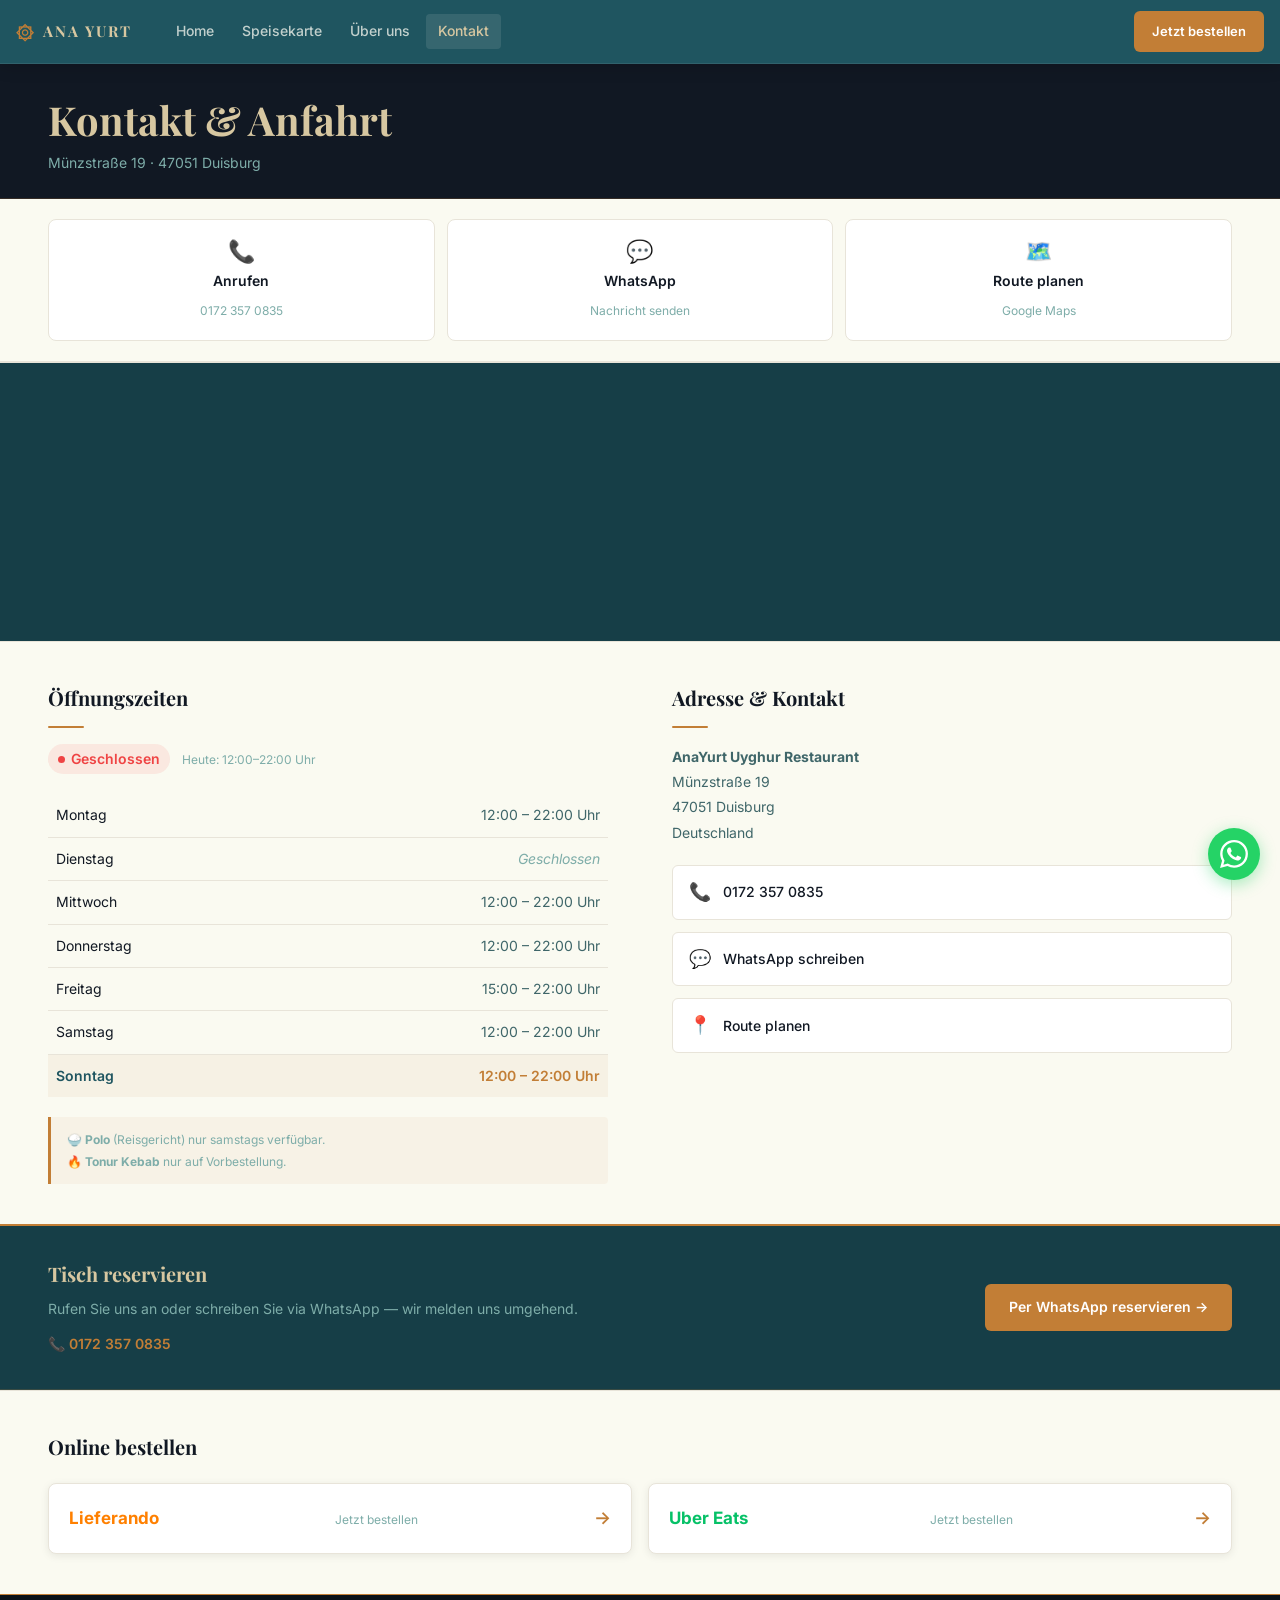
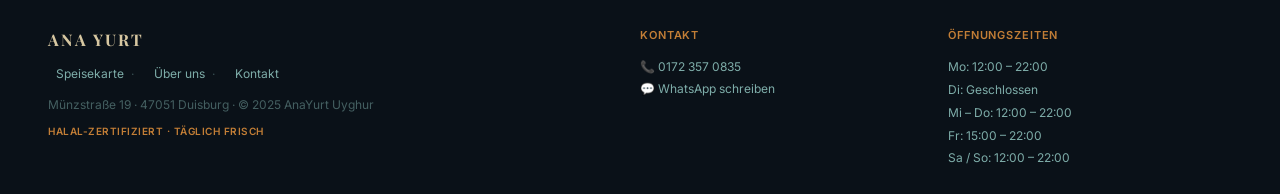
==== kontakt.html @ 8c4a6751 "mid project structure" ====
<!DOCTYPE html>
<html lang="de">
<head>
  <meta charset="UTF-8">
  <meta name="viewport" content="width=device-width, initial-scale=1.0">

  <title>Kontakt &amp; Anfahrt — AnaYurt Uyghur Duisburg</title>
  <meta name="description" content="AnaYurt Uyghur Restaurant — Münzstraße 19, 47051 Duisburg. Öffnungszeiten, Telefon, WhatsApp, Google Maps und Online-Bestellung.">

  <link rel="preconnect" href="https://fonts.googleapis.com">
  <link rel="preconnect" href="https://fonts.gstatic.com" crossorigin>
  <link href="https://fonts.googleapis.com/css2?family=Inter:wght@400;500;600&family=Playfair+Display:ital,wght@0,700;1,400&display=swap" rel="stylesheet">

  <link rel="stylesheet" href="css/tokens.css">
  <link rel="stylesheet" href="css/components.css">
  <link rel="stylesheet" href="css/kontakt.css">
</head>
<body>

  <a href="#main" class="skip-link">Zum Inhalt springen</a>

  <!-- ═══════════════════════════════════════
       NAVIGATION
  ═══════════════════════════════════════ -->
  <nav class="site-nav" role="navigation" aria-label="Hauptnavigation">
    <a href="index.html" class="nav-logo" aria-label="AnaYurt Uyghur – Startseite">
      <span class="nav-logo-text">
        <span class="nav-logo-icon">۞</span>ANA YURT
      </span>
    </a>
    <div class="nav-links" role="list">
      <a href="index.html">Home</a>
      <a href="speisekarte.html">Speisekarte</a>
      <a href="ueber-uns.html">Über uns</a>
      <a href="kontakt.html" aria-current="page">Kontakt</a>
    </div>
    <a href="https://www.lieferando.de/speisekarte/ana-yurt-uyghur" target="_blank" rel="noopener noreferrer" class="nav-cta">
      Jetzt bestellen
    </a>
    <button class="hamburger" aria-label="Menü öffnen" aria-expanded="false" aria-controls="mobileNav">
      <span></span><span></span><span></span>
    </button>
  </nav>

  <div class="nav-overlay" id="mobileNav" role="navigation" aria-label="Mobilnavigation">
    <a href="index.html">Home</a>
    <a href="speisekarte.html">Speisekarte</a>
    <a href="ueber-uns.html">Über uns</a>
    <a href="kontakt.html" aria-current="page">Kontakt</a>
    <a href="https://www.lieferando.de/speisekarte/ana-yurt-uyghur" target="_blank" rel="noopener noreferrer" class="nav-cta-mobile">
      Jetzt bestellen →
    </a>
  </div>

  <main id="main">

    <!-- ─────────────────────────────────────
         PAGE HEADER
         Figma: title + address subtitle
    ───────────────────────────────────── -->
    <section class="kontakt-header">
      <div class="kontakt-header__inner">
        <h1 class="kontakt-header__title">Kontakt &amp; Anfahrt</h1>
        <p class="kontakt-header__sub">Münzstraße 19 · 47051 Duisburg</p>
      </div>
    </section>

    <!-- ─────────────────────────────────────
         ACTION CARDS ROW
         Figma: 3 cards — Anrufen / WhatsApp / Route planen
         FR-21, FR-22, FR-26
    ───────────────────────────────────── -->
    <section class="action-cards" aria-label="Schnellkontakt">
      <div class="action-cards__inner">

        <a href="tel:+491723570835" class="action-card" aria-label="AnaYurt anrufen: 0172 357 0835">
          <div class="action-card__icon" aria-hidden="true">📞</div>
          <div class="action-card__label">Anrufen</div>
          <div class="action-card__sub">0172 357 0835</div>
        </a>

        <a
          href="https://wa.me/491723570835?text=Hallo%2C%20ich%20m%C3%B6chte%20gerne%20einen%20Tisch%20reservieren."
          target="_blank"
          rel="noopener noreferrer"
          class="action-card"
          aria-label="Per WhatsApp kontaktieren (öffnet WhatsApp)"
        >
          <div class="action-card__icon" aria-hidden="true">💬</div>
          <div class="action-card__label">WhatsApp</div>
          <div class="action-card__sub">Nachricht senden</div>
        </a>

        <a
          href="https://maps.google.com/?q=Münzstraße+19,+47051+Duisburg"
          target="_blank"
          rel="noopener noreferrer"
          class="action-card"
          aria-label="Route nach AnaYurt planen (öffnet Google Maps)"
        >
          <div class="action-card__icon" aria-hidden="true">🗺️</div>
          <div class="action-card__label">Route planen</div>
          <div class="action-card__sub">Google Maps</div>
        </a>

      </div>
    </section>

    <!-- ─────────────────────────────────────
         GOOGLE MAPS EMBED
         D-009: static image linking to Maps
         (live iframe avoided for performance)
    ───────────────────────────────────── -->
    <section class="map-section" aria-label="Standort auf Karte">
      <!--
        OPTION A (recommended for performance — D-009):
        A static map screenshot linking to Google Maps.
        Take a screenshot of maps.google.com at the address and save as:
        assets/images/about/map-static.webp (800px wide, WebP)
        Then set it as the img src below.

        OPTION B: Replace the <a> + <img> below with a live iframe:
        <iframe
          src="https://www.google.com/maps/embed?pb=!1m18!1m12!1m3!1d..."
          width="100%" height="280" style="border:0;display:block;"
          allowfullscreen loading="lazy"
          referrerpolicy="no-referrer-when-downgrade"
          title="AnaYurt Uyghur auf Google Maps">
        </iframe>
        Get the embed URL from Google Maps → Share → Embed a map.
      -->
      <a
        href="https://maps.google.com/?q=Münzstraße+19,+47051+Duisburg"
        target="_blank"
        rel="noopener noreferrer"
        class="map-link"
        aria-label="Karte in Google Maps öffnen"
      >
        <div class="map-placeholder" role="img" aria-label="Karte: AnaYurt Uyghur, Münzstraße 19, 47051 Duisburg">
          <img
            src="assets/images/about/map-static.webp"
            alt="Kartenausschnitt: AnaYurt Uyghur, Münzstraße 19, Duisburg"
            loading="lazy"
            onerror="this.style.display='none'"
          >
          <!-- Shown when no static map image yet -->
          <div class="map-placeholder__fallback">
            <div class="map-placeholder__pin" aria-hidden="true">📍</div>
            <div class="map-placeholder__address">
              <strong>AnaYurt Uyghur</strong><br>
              Münzstraße 19<br>
              47051 Duisburg
            </div>
            <div class="map-placeholder__cta">In Google Maps öffnen →</div>
          </div>
        </div>
      </a>
    </section>

    <!-- ─────────────────────────────────────
         OPENING HOURS TABLE
         FR-21: full weekly hours, today highlighted
         hours.js handles the live highlighting
    ───────────────────────────────────── -->
    <section class="hours-section" aria-labelledby="hours-title">
      <div class="hours-section__inner">

        <div class="hours-block">
          <h2 class="hours-block__title" id="hours-title">Öffnungszeiten</h2>
          <div class="gold-bar"></div>

          <!-- Live open/closed status -->
          <div class="hours-status">
            <span class="open-status" aria-live="polite">Geöffnet</span>
            <span class="today-hours" aria-live="polite"></span>
          </div>

          <table class="hours-table" aria-label="Öffnungszeiten der ganzen Woche">
            <tbody>
              <tr class="hours-row" data-day="1">
                <td class="hours-row__day">Montag</td>
                <td class="hours-row__time">12:00 – 22:00 Uhr</td>
              </tr>
              <tr class="hours-row" data-day="2">
                <td class="hours-row__day">Dienstag</td>
                <td class="hours-row__time hours-row__time--closed">Geschlossen</td>
              </tr>
              <tr class="hours-row" data-day="3">
                <td class="hours-row__day">Mittwoch</td>
                <td class="hours-row__time">12:00 – 22:00 Uhr</td>
              </tr>
              <tr class="hours-row" data-day="4">
                <td class="hours-row__day">Donnerstag</td>
                <td class="hours-row__time">12:00 – 22:00 Uhr</td>
              </tr>
              <tr class="hours-row" data-day="5">
                <td class="hours-row__day">Freitag</td>
                <td class="hours-row__time">15:00 – 22:00 Uhr</td>
              </tr>
              <tr class="hours-row" data-day="6">
                <td class="hours-row__day">Samstag</td>
                <td class="hours-row__time">12:00 – 22:00 Uhr</td>
              </tr>
              <tr class="hours-row" data-day="0">
                <td class="hours-row__day">Sonntag</td>
                <td class="hours-row__time">12:00 – 22:00 Uhr</td>
              </tr>
            </tbody>
          </table>

          <p class="hours-note">
            🍚 <strong>Polo</strong> (Reisgericht) nur samstags verfügbar.<br>
            🔥 <strong>Tonur Kebab</strong> nur auf Vorbestellung.
          </p>
        </div>

        <!-- Address + contact column -->
        <div class="contact-block">
          <h2 class="hours-block__title">Adresse &amp; Kontakt</h2>
          <div class="gold-bar"></div>

          <address class="contact-address">
            <strong>AnaYurt Uyghur Restaurant</strong><br>
            Münzstraße 19<br>
            47051 Duisburg<br>
            Deutschland
          </address>

          <div class="contact-links">
            <a href="tel:+491723570835" class="contact-link" aria-label="Anrufen: 0172 357 0835">
              <span class="contact-link__icon" aria-hidden="true">📞</span>
              <span>0172 357 0835</span>
            </a>
            <a
              href="https://wa.me/491723570835?text=Hallo%2C%20ich%20m%C3%B6chte%20gerne%20Kontakt%20aufnehmen."
              target="_blank"
              rel="noopener noreferrer"
              class="contact-link"
              aria-label="WhatsApp schreiben (öffnet WhatsApp)"
            >
              <span class="contact-link__icon" aria-hidden="true">💬</span>
              <span>WhatsApp schreiben</span>
            </a>
            <a
              href="https://maps.google.com/?q=Münzstraße+19,+47051+Duisburg"
              target="_blank"
              rel="noopener noreferrer"
              class="contact-link"
              aria-label="Route planen (öffnet Google Maps)"
            >
              <span class="contact-link__icon" aria-hidden="true">📍</span>
              <span>Route planen</span>
            </a>
          </div>
        </div>

      </div>
    </section>

    <!-- ─────────────────────────────────────
         RESERVATION CTA
         FR-22: Tisch reservieren via phone / WhatsApp
         D-004: no booking system, WhatsApp redirect
    ───────────────────────────────────── -->
    <section class="reservation-cta" aria-labelledby="reserve-title">
      <div class="reservation-cta__inner">
        <div class="reservation-cta__text">
          <h2 class="reservation-cta__title" id="reserve-title">Tisch reservieren</h2>
          <p class="reservation-cta__sub">
            Rufen Sie uns an oder schreiben Sie via WhatsApp — wir melden uns umgehend.
          </p>
          <a href="tel:+491723570835" class="reservation-cta__phone">
            📞 0172 357 0835
          </a>
        </div>
        <a
          href="https://wa.me/491723570835?text=Hallo%2C%20ich%20m%C3%B6chte%20einen%20Tisch%20reservieren.%20Datum%3A%20"
          target="_blank"
          rel="noopener noreferrer"
          class="btn btn--primary"
          aria-label="Tisch per WhatsApp reservieren (öffnet WhatsApp)"
        >
          Per WhatsApp reservieren →
        </a>
      </div>
    </section>

    <!-- ─────────────────────────────────────
         ORDERING PLATFORMS
         FR-07: Lieferando + Uber Eats
    ───────────────────────────────────── -->
    <section class="ordering-section" aria-labelledby="order-title">
      <div class="ordering-section__inner">
        <h2 class="ordering-section__title" id="order-title">Online bestellen</h2>

        <div class="ordering-platforms">

          <a
            href="https://www.lieferando.de/speisekarte/ana-yurt-uyghur"
            target="_blank"
            rel="noopener noreferrer"
            class="platform-card"
            aria-label="Bei Lieferando bestellen (öffnet in neuem Tab)"
          >
            <div class="platform-card__name" style="color:#FF8000;">Lieferando</div>
            <div class="platform-card__sub">Jetzt bestellen</div>
            <div class="platform-card__arrow" aria-hidden="true">→</div>
          </a>

          <a
            href="https://www.ubereats.com/de/store/ana-yurt-uyghur/duisburg"
            target="_blank"
            rel="noopener noreferrer"
            class="platform-card"
            aria-label="Bei Uber Eats bestellen (öffnet in neuem Tab)"
          >
            <div class="platform-card__name" style="color:#06C167;">Uber Eats</div>
            <div class="platform-card__sub">Jetzt bestellen</div>
            <div class="platform-card__arrow" aria-hidden="true">→</div>
          </a>

        </div>
      </div>
    </section>

  </main>

  <!-- ═══════════════════════════════════════
       FOOTER
  ═══════════════════════════════════════ -->
  <footer class="site-footer" role="contentinfo">
    <div class="footer-inner">
      <div>
        <div class="footer-brand">ANA YURT</div>
        <nav class="footer-nav" aria-label="Footer-Navigation">
          <a href="speisekarte.html">Speisekarte</a>
          <a href="ueber-uns.html">Über uns</a>
          <a href="kontakt.html">Kontakt</a>
        </nav>
        <p class="footer-address">Münzstraße 19 &middot; 47051 Duisburg &middot; &copy; 2025 AnaYurt Uyghur</p>
        <p class="footer-cert">HALAL-ZERTIFIZIERT &middot; TÄGLICH FRISCH</p>
      </div>
      <div>
        <p style="font-size:var(--text-xxs);font-weight:600;letter-spacing:.08em;color:var(--color-gold);text-transform:uppercase;margin-bottom:var(--space-3);">Kontakt</p>
        <p style="font-size:var(--text-xs);color:var(--color-teal-muted);line-height:1.8;">
          <a href="tel:+491723570835" style="color:inherit;">📞 0172 357 0835</a><br>
          <a href="https://wa.me/491723570835" target="_blank" rel="noopener noreferrer" style="color:inherit;">💬 WhatsApp schreiben</a>
        </p>
      </div>
      <div>
        <p style="font-size:var(--text-xxs);font-weight:600;letter-spacing:.08em;color:var(--color-gold);text-transform:uppercase;margin-bottom:var(--space-3);">Öffnungszeiten</p>
        <p style="font-size:var(--text-xs);color:var(--color-teal-muted);line-height:1.9;">
          Mo: 12:00 – 22:00<br>Di: Geschlossen<br>Mi – Do: 12:00 – 22:00<br>Fr: 15:00 – 22:00<br>Sa / So: 12:00 – 22:00
        </p>
      </div>
    </div>
  </footer>

  <!-- WhatsApp FAB -->
  <a href="https://wa.me/491723570835?text=Hallo%2C%20ich%20m%C3%B6chte%20gerne%20Kontakt%20aufnehmen." target="_blank" rel="noopener noreferrer" class="whatsapp-fab" aria-label="Per WhatsApp kontaktieren">
    <svg viewBox="0 0 24 24" xmlns="http://www.w3.org/2000/svg" aria-hidden="true">
      <path d="M17.472 14.382c-.297-.149-1.758-.867-2.03-.967-.273-.099-.471-.148-.67.15-.197.297-.767.966-.94 1.164-.173.199-.347.223-.644.075-.297-.15-1.255-.463-2.39-1.475-.883-.788-1.48-1.761-1.653-2.059-.173-.297-.018-.458.13-.606.134-.133.298-.347.446-.52.149-.174.198-.298.298-.497.099-.198.05-.371-.025-.52-.075-.149-.669-1.612-.916-2.207-.242-.579-.487-.5-.669-.51-.173-.008-.371-.01-.57-.01-.198 0-.52.074-.792.372-.272.297-1.04 1.016-1.04 2.479 0 1.462 1.065 2.875 1.213 3.074.149.198 2.096 3.2 5.077 4.487.709.306 1.262.489 1.694.625.712.227 1.36.195 1.871.118.571-.085 1.758-.719 2.006-1.413.248-.694.248-1.289.173-1.413-.074-.124-.272-.198-.57-.347m-5.421 7.403h-.004a9.87 9.87 0 01-5.031-1.378l-.361-.214-3.741.982.998-3.648-.235-.374a9.86 9.86 0 01-1.51-5.26c.001-5.45 4.436-9.884 9.888-9.884 2.64 0 5.122 1.03 6.988 2.898a9.825 9.825 0 012.893 6.994c-.003 5.45-4.437 9.884-9.885 9.884m8.413-18.297A11.815 11.815 0 0012.05 0C5.495 0 .16 5.335.157 11.892c0 2.096.547 4.142 1.588 5.945L.057 24l6.305-1.654a11.882 11.882 0 005.683 1.448h.005c6.554 0 11.89-5.335 11.893-11.893a11.821 11.821 0 00-3.48-8.413z"/>
    </svg>
  </a>

  <script src="js/nav.js"></script>
  <script src="js/hours.js"></script>
</body>
</html>
---- css/tokens.css ----
/* ============================================================
   AnaYurt Uyghur — Design Tokens
   Source: Figma Hi-Fi (DMKsrlPD7PuQsO93qoflOQ)
   ============================================================ */

:root {
  /* ── BRAND COLOURS ── */
  --color-primary:         #1F5560;   /* Deep Teal — navbar */
  --color-primary-dark:    #163E47;   /* Darker teal — info strip */
  --color-primary-hover:   #174650;   /* Navbar hover states */
  --color-teal-mid:        #3F6669;   /* Imperial Teal — secondary accents */
  --color-teal-muted:      #7EADA9;   /* Muted Teal — body text on dark */
  --color-charcoal:        #111823;   /* Section dark bg */
  --color-charcoal-deep:   #0A1118;   /* Footer bg */
  --color-cream:           #D7C7A1;   /* Warm cream — headings on dark */
  --color-cream-muted:     rgba(215, 199, 161, 0.75); /* Muted cream — labels */
  --color-gold:            #C27E36;   /* Amber Gold — CTAs, prices, accents */
  --color-gold-dark:       #A8692A;   /* Gold hover */
  --color-gold-subtle:     rgba(194, 126, 54, 0.15); /* Gold tint */

  /* ── SURFACE COLOURS ── */
  --color-surface:         #FAFAF1;   /* Page background */
  --color-surface-card:    #FFFFFF;   /* Card backgrounds */
  --color-border:          #E8E4D9;   /* Warm border */
  --color-border-dark:     rgba(255, 255, 255, 0.12); /* Borders on dark bg */

  /* ── SEMANTIC ── */
  --color-halal:           #2E7D32;
  --color-veg:             #558B2F;
  --color-warning-bg:      rgba(194, 126, 54, 0.15);
  --color-warning-text:    #C27E36;
  --color-muted-bg:        rgba(62, 80, 100, 0.25);
  --color-muted-text:      #7EADA9;

  /* ── TEXT ── */
  --color-text-primary:    #111823;
  --color-text-secondary:  #3F6669;
  --color-text-muted:      #7EADA9;
  --color-text-on-dark:    #FAFAF1;
  --color-text-on-dark-sub: rgba(250, 250, 241, 0.7);

  /* ── TYPOGRAPHY ── */
  --font-display: 'Playfair Display', Georgia, serif;
  --font-body:    'Inter', system-ui, -apple-system, sans-serif;

  --text-hero:    clamp(2rem, 7vw, 3.2rem);
  --text-h1:      clamp(1.75rem, 4vw, 2.5rem);
  --text-h2:      clamp(1.25rem, 3vw, 1.75rem);
  --text-h3:      1.125rem;
  --text-body:    1rem;
  --text-sm:      0.875rem;
  --text-xs:      0.75rem;
  --text-xxs:     0.6875rem;

  /* ── SPACING (base-8) ── */
  --space-1:  4px;
  --space-2:  8px;
  --space-3:  12px;
  --space-4:  16px;
  --space-5:  20px;
  --space-6:  24px;
  --space-8:  32px;
  --space-10: 40px;
  --space-12: 48px;
  --space-16: 64px;
  --space-20: 80px;
  --space-24: 96px;

  /* ── RADIUS ── */
  --radius-sm:  4px;
  --radius-md:  6px;
  --radius-lg:  8px;
  --radius-xl:  12px;
  --radius-pill: 100px;

  /* ── SHADOWS ── */
  --shadow-card:       0 2px 8px rgba(0, 0, 0, 0.08);
  --shadow-card-hover: 0 8px 24px rgba(0, 0, 0, 0.14);
  --shadow-sticky:     0 2px 16px rgba(0, 0, 0, 0.18);

  /* ── TRANSITIONS ── */
  --transition-fast:   150ms ease;
  --transition-base:   200ms ease;
  --transition-slow:   300ms ease;

  /* ── LAYOUT ── */
  --nav-height:   64px;
  --max-width:    1280px;
  --content-pad:  clamp(16px, 5vw, 48px);
}

/* Reduced motion */
@media (prefers-reduced-motion: reduce) {
  *, *::before, *::after {
    animation-duration: 0.01ms !important;
    transition-duration: 0.01ms !important;
  }
}
---- css/components.css ----
/* ============================================================
   AnaYurt Uyghur — Shared Components
   ============================================================ */

/* ── RESET ── */
*, *::before, *::after { box-sizing: border-box; margin: 0; padding: 0; }
html { scroll-behavior: smooth; }
body {
  font-family: var(--font-body);
  background: var(--color-surface);
  color: var(--color-text-primary);
  line-height: 1.6;
  -webkit-font-smoothing: antialiased;
}
img { display: block; max-width: 100%; }
a { color: inherit; text-decoration: none; }
button { cursor: pointer; font-family: inherit; border: none; background: none; }

/* ── SKIP LINK ── */
.skip-link {
  position: absolute;
  top: -40px;
  left: 16px;
  background: var(--color-gold);
  color: white;
  padding: 8px 16px;
  border-radius: 0 0 var(--radius-md) var(--radius-md);
  font-size: var(--text-sm);
  font-weight: 600;
  z-index: 9999;
  transition: top var(--transition-fast);
}
.skip-link:focus { top: 0; }

/* ═══════════════════════════════════════════
   NAVIGATION
═══════════════════════════════════════════ */
.site-nav {
  position: sticky;
  top: 0;
  z-index: 200;
  background: var(--color-primary);
  height: var(--nav-height);
  display: flex;
  align-items: center;
  padding: 0 var(--space-4);
  gap: var(--space-4);
  box-shadow: var(--shadow-sticky);
  border-bottom: 1px solid rgba(250, 250, 241, 0.08);
}

.nav-logo {
  display: flex;
  align-items: center;
  gap: var(--space-2);
  flex-shrink: 0;
  text-decoration: none;
}

.nav-logo-text {
  display: inline-flex;
  align-items: center;
  gap: 8px;
  font-family: var(--font-display);
  font-weight: 700;
  font-size: 0.9375rem;
  color: var(--color-cream);
  letter-spacing: 2px;
  white-space: nowrap;
  line-height: 1;
}

.nav-logo-icon {
  font-size: 1.1rem;
  color: var(--color-gold);
  line-height: 1;
}

.nav-logo img {
  height: 36px;
  width: auto;
  display: block;
}

.nav-links {
  display: flex;
  align-items: center;
  gap: var(--space-1);
  margin-left: var(--space-4);
}

.nav-links a {
  color: rgba(250, 250, 241, 0.75);
  font-size: var(--text-sm);
  font-weight: 500;
  padding: 6px var(--space-3);
  border-radius: var(--radius-sm);
  transition: color var(--transition-fast), background var(--transition-fast);
  white-space: nowrap;
}
.nav-links a:hover,
.nav-links a[aria-current="page"] {
  color: var(--color-surface);
  background: rgba(250, 250, 241, 0.1);
}
.nav-links a[aria-current="page"] {
  color: var(--color-cream);
}

.nav-cta {
  margin-left: auto;
  flex-shrink: 0;
  background: var(--color-gold);
  color: white;
  font-size: 13px;
  font-weight: 600;
  padding: 10px 18px;
  border-radius: var(--radius-md);
  text-decoration: none;
  white-space: nowrap;
  transition: background var(--transition-fast), transform var(--transition-fast);
}
.nav-cta:hover { background: var(--color-gold-dark); transform: translateY(-1px); }
.nav-cta:active { transform: translateY(0); }

/* Hamburger */
.hamburger {
  display: none;
  flex-direction: column;
  justify-content: center;
  gap: 5px;
  width: 40px;
  height: 40px;
  padding: var(--space-2);
  margin-left: var(--space-2);
  border-radius: var(--radius-sm);
  transition: background var(--transition-fast);
}
.hamburger:hover { background: rgba(250, 250, 241, 0.1); }
.hamburger span {
  display: block;
  height: 2px;
  background: var(--color-surface);
  border-radius: 1px;
  transition: all var(--transition-base);
}
.hamburger span:nth-child(1) { width: 20px; }
.hamburger span:nth-child(2) { width: 14px; }
.hamburger span:nth-child(3) { width: 20px; }

/* Hamburger open state */
.hamburger[aria-expanded="true"] span:nth-child(1) {
  transform: translateY(7px) rotate(45deg);
  width: 20px;
}
.hamburger[aria-expanded="true"] span:nth-child(2) { opacity: 0; width: 0; }
.hamburger[aria-expanded="true"] span:nth-child(3) {
  transform: translateY(-7px) rotate(-45deg);
  width: 20px;
}

/* Mobile nav overlay */
.nav-overlay {
  display: none;
  position: fixed;
  inset: var(--nav-height) 0 0 0;
  background: var(--color-primary);
  z-index: 199;
  flex-direction: column;
  padding: var(--space-6) var(--space-4);
  gap: var(--space-2);
  border-top: 1px solid rgba(250, 250, 241, 0.1);
}
.nav-overlay.open { display: flex; }
.nav-overlay a {
  color: rgba(250, 250, 241, 0.85);
  font-size: 1rem;
  font-weight: 500;
  padding: var(--space-4);
  border-radius: var(--radius-md);
  border-bottom: 1px solid rgba(250, 250, 241, 0.08);
  transition: background var(--transition-fast);
}
.nav-overlay a:hover { background: rgba(250, 250, 241, 0.08); }
.nav-overlay .nav-cta-mobile {
  margin-top: var(--space-4);
  background: var(--color-gold);
  color: white;
  font-weight: 600;
  text-align: center;
  padding: var(--space-4);
  border-radius: var(--radius-md);
  border-bottom: none;
}

/* ── GEOMETRIC DIVIDER ── */
.geo-divider {
  background: var(--color-charcoal);
  color: var(--color-gold);
  text-align: center;
  font-size: 10px;
  letter-spacing: 1px;
  padding: 6px 0;
  overflow: hidden;
  white-space: nowrap;
  user-select: none;
}

/* ═══════════════════════════════════════════
   BUTTONS
═══════════════════════════════════════════ */
.btn {
  display: inline-flex;
  align-items: center;
  justify-content: center;
  gap: var(--space-2);
  font-family: var(--font-body);
  font-weight: 600;
  font-size: var(--text-sm);
  padding: 12px 24px;
  border-radius: var(--radius-md);
  border: none;
  cursor: pointer;
  text-decoration: none;
  transition: background var(--transition-fast), transform var(--transition-fast), box-shadow var(--transition-fast);
  white-space: nowrap;
  min-height: 44px; /* WCAG touch target */
}
.btn:active { transform: scale(0.98); }

.btn--primary {
  background: var(--color-gold);
  color: white;
}
.btn--primary:hover {
  background: var(--color-gold-dark);
  transform: translateY(-1px);
  box-shadow: 0 4px 12px rgba(194, 126, 54, 0.35);
}

.btn--outline {
  background: rgba(255, 255, 255, 0.08);
  color: var(--color-surface);
  border: 1px solid rgba(255, 255, 255, 0.5);
}
.btn--outline:hover {
  background: rgba(255, 255, 255, 0.16);
  border-color: rgba(255, 255, 255, 0.8);
}

.btn--teal {
  background: var(--color-primary);
  color: var(--color-cream);
}
.btn--teal:hover {
  background: var(--color-primary-hover);
  transform: translateY(-1px);
}

.btn--ghost {
  background: transparent;
  color: var(--color-gold);
  border: 1.5px solid var(--color-gold);
}
.btn--ghost:hover {
  background: var(--color-gold);
  color: white;
}

/* ── FOCUS STYLES ── */
:focus-visible {
  outline: 3px solid var(--color-gold);
  outline-offset: 2px;
  border-radius: var(--radius-sm);
}

/* ═══════════════════════════════════════════
   BADGES
═══════════════════════════════════════════ */
.badge {
  display: inline-flex;
  align-items: center;
  gap: 4px;
  font-size: 10px;
  font-weight: 600;
  padding: 3px 8px;
  border-radius: var(--radius-sm);
  white-space: nowrap;
  letter-spacing: 0.3px;
}
.badge--halal    { background: rgba(46, 125, 50, 0.15); color: #2E7D32; }
.badge--veg      { background: rgba(85, 139, 47, 0.15); color: #558B2F; }
.badge--warning  { background: rgba(194, 126, 54, 0.15); color: var(--color-gold); }
.badge--saturday { background: rgba(99, 78, 140, 0.15); color: #7B68B8; }
.badge--chef     { background: rgba(194, 126, 54, 0.12); color: var(--color-gold); }

/* ═══════════════════════════════════════════
   FOOTER
═══════════════════════════════════════════ */
.site-footer {
  background: var(--color-charcoal-deep);
  border-top: 1px solid var(--color-gold);
  padding: var(--space-8) var(--content-pad) var(--space-6);
}

.footer-inner {
  max-width: var(--max-width);
  margin: 0 auto;
  display: grid;
  grid-template-columns: 1fr;
  gap: var(--space-6);
}

.footer-brand {
  font-family: var(--font-display);
  font-weight: 700;
  font-size: 1rem;
  color: var(--color-cream);
  letter-spacing: 2px;
  margin-bottom: var(--space-2);
}

.footer-nav {
  display: flex;
  flex-wrap: wrap;
  gap: var(--space-1);
}
.footer-nav a {
  color: var(--color-teal-muted);
  font-size: var(--text-xs);
  padding: 4px var(--space-2);
  transition: color var(--transition-fast);
}
.footer-nav a:hover { color: var(--color-cream); }
.footer-nav a:not(:last-child)::after {
  content: ' ·';
  margin-left: var(--space-1);
  opacity: 0.4;
}

.footer-address {
  color: var(--color-text-muted);
  font-size: var(--text-xs);
  opacity: 0.5;
  margin-top: var(--space-2);
}

.footer-cert {
  font-size: 0.625rem;
  font-weight: 600;
  color: var(--color-gold);
  letter-spacing: 0.5px;
  margin-top: var(--space-2);
}

/* ── WHATSAPP STICKY BUTTON ── */
.whatsapp-fab {
  position: fixed;
  bottom: 20px;
  right: 20px;
  z-index: 150;
  width: 52px;
  height: 52px;
  background: #25D366;
  border-radius: 50%;
  display: flex;
  align-items: center;
  justify-content: center;
  box-shadow: 0 4px 16px rgba(37, 211, 102, 0.4);
  transition: transform var(--transition-fast), box-shadow var(--transition-fast);
  text-decoration: none;
}
.whatsapp-fab:hover {
  transform: scale(1.08);
  box-shadow: 0 6px 24px rgba(37, 211, 102, 0.5);
}
.whatsapp-fab svg {
  width: 28px;
  height: 28px;
  fill: white;
}

/* ═══════════════════════════════════════════
   UTILITIES
═══════════════════════════════════════════ */
.gold-bar {
  width: 36px;
  height: 2px;
  background: var(--color-gold);
  border-radius: 1px;
  margin: var(--space-3) 0 var(--space-4);
}

.section-eyebrow {
  font-size: var(--text-xxs);
  font-weight: 600;
  letter-spacing: 0.08em;
  text-transform: uppercase;
  color: var(--color-gold);
}

/* ── RESPONSIVE NAV ── */
@media (max-width: 767px) {
  .nav-links { display: none; }
  .hamburger { display: flex; }
  .nav-cta { display: none; }
}

@media (min-width: 768px) {
  .footer-inner {
    grid-template-columns: 1fr 1fr;
  }
}

@media (min-width: 1024px) {
  .footer-inner {
    grid-template-columns: 2fr 1fr 1fr;
  }
}
---- css/kontakt.css ----
/* ============================================================
   AnaYurt Uyghur — Kontakt (Contact Page) Styles
   ============================================================ */

/* ═══════════════════════════════════════════
   PAGE HEADER
═══════════════════════════════════════════ */
.kontakt-header {
  background: var(--color-charcoal);
  padding: var(--space-8) var(--content-pad) var(--space-6);
  border-bottom: 1px solid rgba(194, 126, 54, 0.2);
}

.kontakt-header__inner {
  max-width: var(--max-width);
  margin: 0 auto;
}

.kontakt-header__title {
  font-family: var(--font-display);
  font-weight: 700;
  font-size: clamp(1.75rem, 5vw, 2.5rem);
  color: var(--color-cream);
  line-height: 1.2;
  margin-bottom: var(--space-2);
}

.kontakt-header__sub {
  font-size: var(--text-sm);
  color: var(--color-teal-muted);
}

/* ═══════════════════════════════════════════
   ACTION CARDS ROW
   (Figma: 3-column tap targets — Anrufen / WhatsApp / Route)
═══════════════════════════════════════════ */
.action-cards {
  background: var(--color-surface);
  padding: var(--space-5) var(--content-pad);
  border-bottom: 1px solid var(--color-border);
}

.action-cards__inner {
  max-width: var(--max-width);
  margin: 0 auto;
  display: grid;
  grid-template-columns: repeat(3, 1fr);
  gap: var(--space-3);
}

.action-card {
  display: flex;
  flex-direction: column;
  align-items: center;
  gap: var(--space-2);
  padding: var(--space-5) var(--space-3);
  background: var(--color-surface-card);
  border: 1px solid var(--color-border);
  border-radius: var(--radius-lg);
  text-decoration: none;
  text-align: center;
  min-height: 80px;
  justify-content: center;
  transition: box-shadow var(--transition-base), border-color var(--transition-base), transform var(--transition-base);
}
.action-card:hover {
  box-shadow: var(--shadow-card-hover);
  border-color: var(--color-gold);
  transform: translateY(-2px);
}

.action-card__icon {
  font-size: 1.375rem;
  line-height: 1;
}

.action-card__label {
  font-size: var(--text-sm);
  font-weight: 600;
  color: var(--color-text-primary);
}

.action-card__sub {
  font-size: var(--text-xs);
  color: var(--color-text-muted);
}

/* ═══════════════════════════════════════════
   MAP SECTION
   (D-009: static image linking to Maps)
═══════════════════════════════════════════ */
.map-section {
  background: var(--color-surface);
}

.map-link {
  display: block;
  text-decoration: none;
}

.map-placeholder {
  width: 100%;
  height: 220px;
  background: var(--color-primary-dark);
  position: relative;
  overflow: hidden;
  border-top: 1px solid var(--color-border);
  border-bottom: 1px solid var(--color-border);
}

.map-placeholder img {
  width: 100%;
  height: 100%;
  object-fit: cover;
  display: block;
  transition: transform 400ms ease;
}
.map-link:hover .map-placeholder img { transform: scale(1.02); }

/* Fallback shown when no map image */
.map-placeholder__fallback {
  position: absolute;
  inset: 0;
  display: flex;
  flex-direction: column;
  align-items: center;
  justify-content: center;
  gap: var(--space-3);
  text-align: center;
  padding: var(--space-6);
  /* shown only when img fails — img covers this by default */
  background: linear-gradient(135deg, var(--color-primary-dark) 0%, var(--color-charcoal) 100%);
}

/* When img loads successfully, hide the fallback behind it */
.map-placeholder img:not([style*="display:none"]) ~ .map-placeholder__fallback {
  display: none;
}

.map-placeholder__pin { font-size: 2rem; }

.map-placeholder__address {
  font-size: var(--text-sm);
  color: var(--color-cream);
  line-height: 1.6;
}

.map-placeholder__cta {
  font-size: var(--text-xs);
  font-weight: 600;
  color: var(--color-gold);
  margin-top: var(--space-2);
}

/* ═══════════════════════════════════════════
   HOURS + CONTACT COLUMNS
   (FR-21: full hours table with today highlighted)
═══════════════════════════════════════════ */
.hours-section {
  background: var(--color-surface);
  padding: var(--space-10) var(--content-pad);
}

.hours-section__inner {
  max-width: var(--max-width);
  margin: 0 auto;
  display: grid;
  grid-template-columns: 1fr;
  gap: var(--space-10);
}

.hours-block__title {
  font-family: var(--font-display);
  font-weight: 700;
  font-size: 1.25rem;
  color: var(--color-text-primary);
  margin-bottom: var(--space-2);
}

/* Live open/closed status */
.hours-status {
  display: flex;
  align-items: center;
  gap: var(--space-3);
  margin-bottom: var(--space-5);
  flex-wrap: wrap;
}

.hours-status .open-status {
  display: inline-flex;
  align-items: center;
  gap: 6px;
  font-size: var(--text-sm);
  font-weight: 600;
  color: #22c55e;
  padding: 4px 10px;
  background: rgba(34, 197, 94, 0.1);
  border-radius: var(--radius-pill);
}
.hours-status .open-status::before {
  content: '';
  display: inline-block;
  width: 7px;
  height: 7px;
  border-radius: 50%;
  background: #22c55e;
  animation: pulse 2s infinite;
}
.hours-status .open-status.closed {
  color: #ef4444;
  background: rgba(239, 68, 68, 0.1);
}
.hours-status .open-status.closed::before {
  background: #ef4444;
  animation: none;
}
@keyframes pulse {
  0%, 100% { opacity: 1; }
  50%       { opacity: 0.4; }
}

.hours-status .today-hours {
  font-size: var(--text-xs);
  color: var(--color-text-muted);
}

/* Hours table */
.hours-table {
  width: 100%;
  border-collapse: collapse;
  margin-bottom: var(--space-5);
}

.hours-row {
  border-bottom: 1px solid var(--color-border);
  transition: background var(--transition-fast);
}
.hours-row:last-child { border-bottom: none; }

/* Today highlight — set by hours.js */
.hours-row.is-today {
  background: rgba(194, 126, 54, 0.07);
}
.hours-row.is-today .hours-row__day {
  font-weight: 600;
  color: var(--color-primary);
}
.hours-row.is-today .hours-row__time {
  font-weight: 600;
  color: var(--color-gold);
}

.hours-row td {
  padding: 10px var(--space-2);
  font-size: var(--text-sm);
}

.hours-row__day {
  color: var(--color-text-primary);
  width: 50%;
}

.hours-row__time {
  color: var(--color-text-secondary);
  text-align: right;
}

.hours-row__time--closed {
  color: var(--color-text-muted);
  font-style: italic;
}

.hours-note {
  font-size: var(--text-xs);
  color: var(--color-text-muted);
  line-height: 1.8;
  padding: var(--space-3) var(--space-4);
  background: rgba(194, 126, 54, 0.06);
  border-left: 3px solid var(--color-gold);
  border-radius: 0 var(--radius-sm) var(--radius-sm) 0;
}

/* Contact block */
.contact-address {
  font-style: normal;
  font-size: var(--text-sm);
  color: var(--color-text-secondary);
  line-height: 1.8;
  margin-bottom: var(--space-5);
}

.contact-links {
  display: flex;
  flex-direction: column;
  gap: var(--space-3);
}

.contact-link {
  display: flex;
  align-items: center;
  gap: var(--space-3);
  font-size: var(--text-sm);
  font-weight: 500;
  color: var(--color-text-primary);
  text-decoration: none;
  padding: var(--space-3) var(--space-4);
  background: var(--color-surface-card);
  border: 1px solid var(--color-border);
  border-radius: var(--radius-md);
  min-height: 48px;
  transition: border-color var(--transition-fast), box-shadow var(--transition-fast), transform var(--transition-fast);
}
.contact-link:hover {
  border-color: var(--color-gold);
  box-shadow: var(--shadow-card);
  transform: translateX(3px);
}

.contact-link__icon {
  font-size: 1.125rem;
  flex-shrink: 0;
}

/* ═══════════════════════════════════════════
   RESERVATION CTA
   (FR-22 — no booking system, phone + WhatsApp)
═══════════════════════════════════════════ */
.reservation-cta {
  background: var(--color-primary-dark);
  border-top: 2px solid var(--color-gold);
  border-bottom: 1px solid rgba(194, 126, 54, 0.2);
  padding: var(--space-8) var(--content-pad);
}

.reservation-cta__inner {
  max-width: var(--max-width);
  margin: 0 auto;
  display: flex;
  flex-wrap: wrap;
  align-items: center;
  justify-content: space-between;
  gap: var(--space-6);
}

.reservation-cta__title {
  font-family: var(--font-display);
  font-weight: 700;
  font-size: 1.25rem;
  color: var(--color-cream);
  margin-bottom: var(--space-2);
}

.reservation-cta__sub {
  font-size: var(--text-sm);
  color: var(--color-teal-muted);
  margin-bottom: var(--space-3);
  line-height: 1.5;
}

.reservation-cta__phone {
  display: inline-flex;
  align-items: center;
  gap: var(--space-2);
  font-size: var(--text-sm);
  font-weight: 600;
  color: var(--color-gold);
  text-decoration: none;
  transition: opacity var(--transition-fast);
}
.reservation-cta__phone:hover { opacity: 0.8; }

/* ═══════════════════════════════════════════
   ORDERING PLATFORMS
   (FR-07: Lieferando + Uber Eats)
═══════════════════════════════════════════ */
.ordering-section {
  background: var(--color-surface);
  padding: var(--space-10) var(--content-pad);
  border-top: 1px solid var(--color-border);
}

.ordering-section__inner {
  max-width: var(--max-width);
  margin: 0 auto;
}

.ordering-section__title {
  font-family: var(--font-display);
  font-weight: 700;
  font-size: 1.25rem;
  color: var(--color-text-primary);
  margin-bottom: var(--space-5);
}

.ordering-platforms {
  display: grid;
  grid-template-columns: 1fr 1fr;
  gap: var(--space-4);
}

.platform-card {
  display: flex;
  align-items: center;
  justify-content: space-between;
  padding: var(--space-5) var(--space-5);
  background: var(--color-surface-card);
  border: 1.5px solid var(--color-border);
  border-radius: var(--radius-lg);
  text-decoration: none;
  transition: box-shadow var(--transition-base), border-color var(--transition-base), transform var(--transition-base);
  box-shadow: var(--shadow-card);
}
.platform-card:hover {
  box-shadow: var(--shadow-card-hover);
  transform: translateY(-2px);
  border-color: var(--color-gold);
}

.platform-card__name {
  font-size: 1.0625rem;
  font-weight: 700;
}

.platform-card__sub {
  font-size: var(--text-xs);
  color: var(--color-text-muted);
  margin-top: 2px;
}

.platform-card__arrow {
  font-size: 1.125rem;
  color: var(--color-gold);
  font-weight: 600;
}

/* ═══════════════════════════════════════════
   RESPONSIVE
═══════════════════════════════════════════ */
@media (max-width: 479px) {
  .action-cards__inner {
    grid-template-columns: 1fr;
  }
  .ordering-platforms {
    grid-template-columns: 1fr;
  }
}

@media (min-width: 480px) and (max-width: 639px) {
  .action-cards__inner {
    grid-template-columns: repeat(3, 1fr);
  }
}

@media (min-width: 768px) {
  .hours-section__inner {
    grid-template-columns: 1fr 1fr;
    gap: var(--space-16);
  }

  .map-placeholder {
    height: 280px;
  }
}
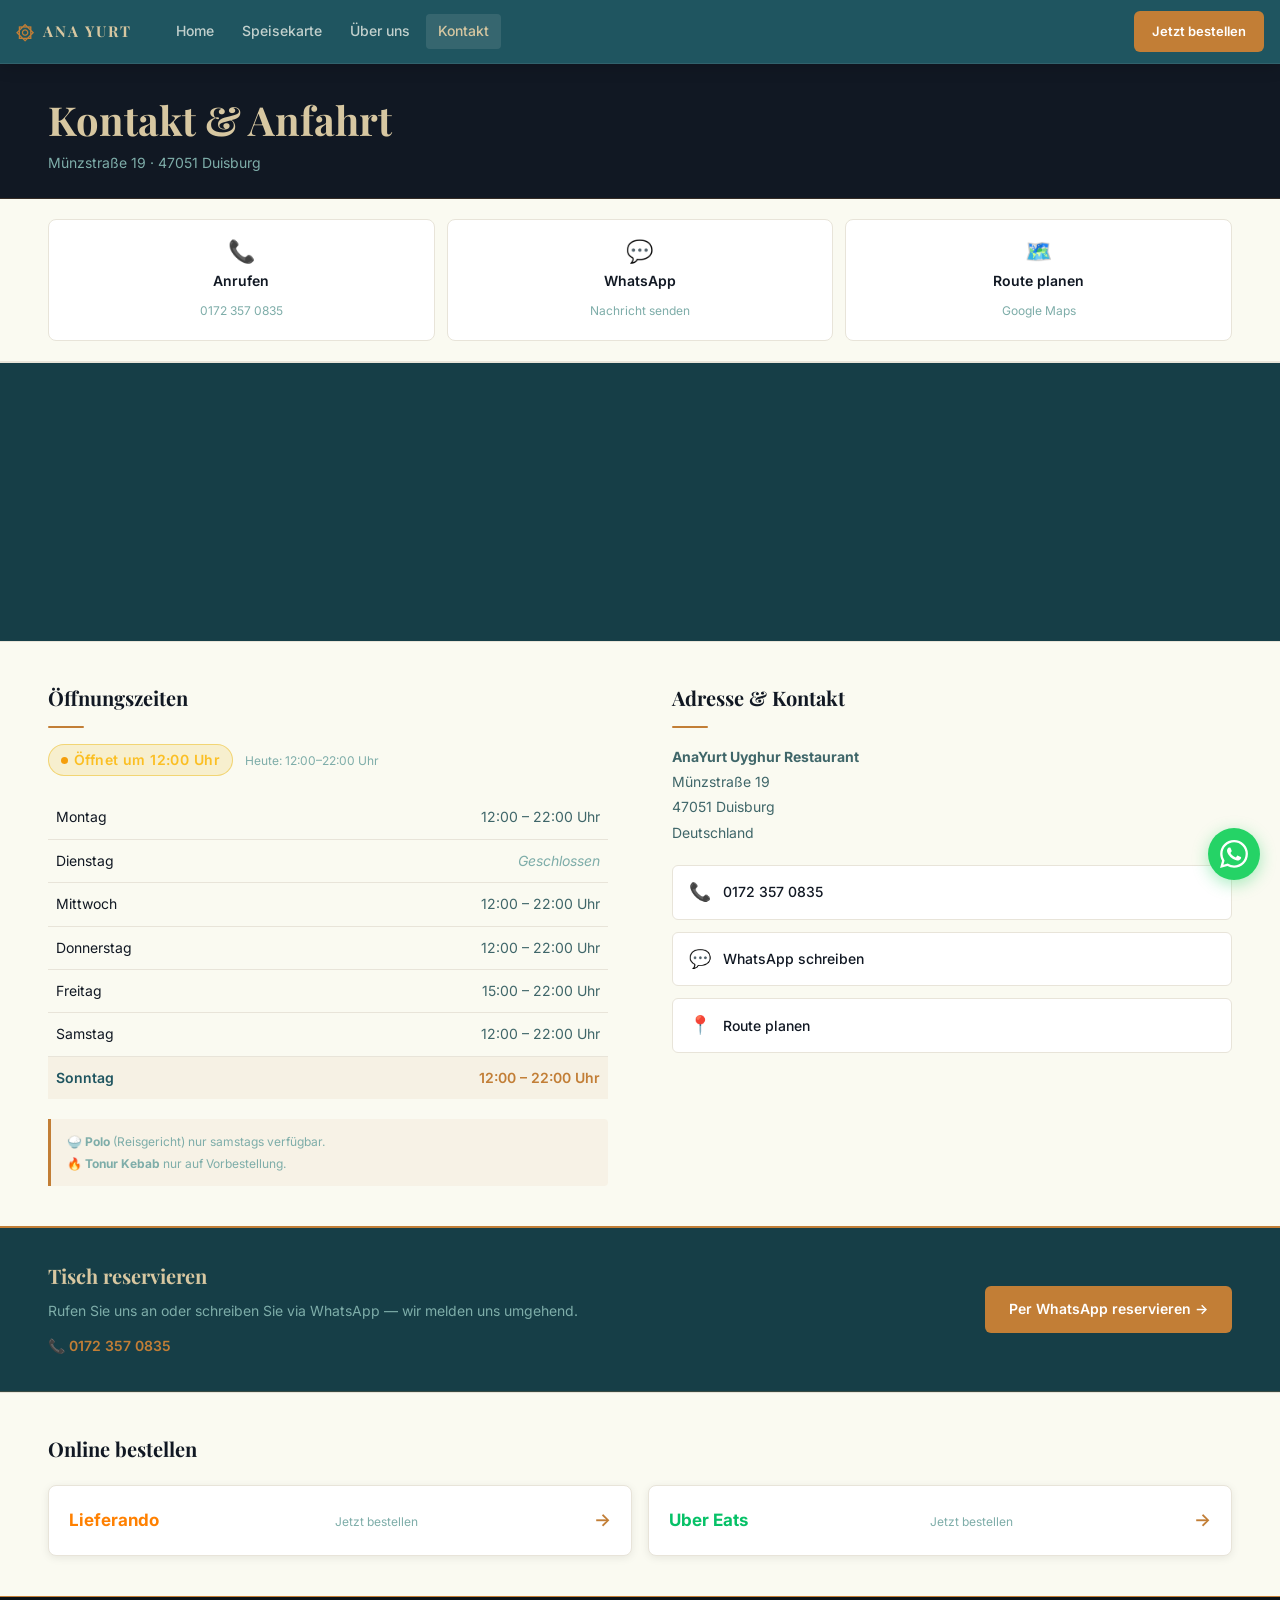
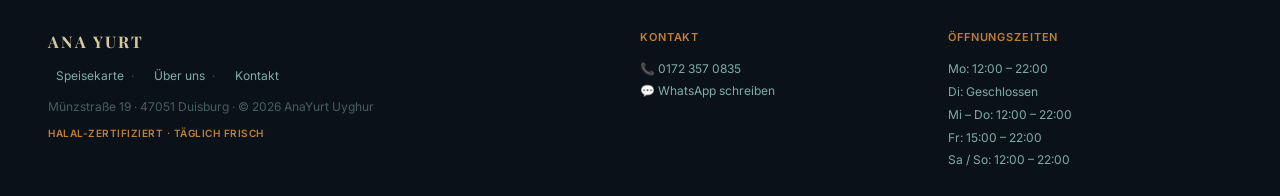
==== commit 7e5cd33c: "update" ====
--- a/kontakt.html
+++ b/kontakt.html
@@ -171,7 +171,7 @@
 
           <!-- Live open/closed status -->
           <div class="hours-status">
-            <span class="open-status" aria-live="polite">Geöffnet</span>
+            <span class="open-status" aria-live="polite">Jetzt geöffnet</span>
             <span class="today-hours" aria-live="polite"></span>
           </div>
 
@@ -337,7 +337,7 @@
           <a href="ueber-uns.html">Über uns</a>
           <a href="kontakt.html">Kontakt</a>
         </nav>
-        <p class="footer-address">Münzstraße 19 &middot; 47051 Duisburg &middot; &copy; 2025 AnaYurt Uyghur</p>
+        <p class="footer-address">Münzstraße 19 &middot; 47051 Duisburg &middot; &copy; 2026 AnaYurt Uyghur</p>
         <p class="footer-cert">HALAL-ZERTIFIZIERT &middot; TÄGLICH FRISCH</p>
       </div>
       <div>
--- a/css/kontakt.css
+++ b/css/kontakt.css
@@ -192,10 +192,12 @@
   gap: 6px;
   font-size: var(--text-sm);
   font-weight: 600;
-  color: #22c55e;
-  padding: 4px 10px;
-  background: rgba(34, 197, 94, 0.1);
+  color: #4ade80;
+  padding: 4px 12px;
+  background: rgba(34, 197, 94, 0.15);
+  border: 1px solid rgba(34, 197, 94, 0.45);
   border-radius: var(--radius-pill);
+  letter-spacing: 0.03em;
 }
 .hours-status .open-status::before {
   content: '';
@@ -204,11 +206,22 @@
   height: 7px;
   border-radius: 50%;
   background: #22c55e;
+  flex-shrink: 0;
   animation: pulse 2s infinite;
 }
+.hours-status .open-status.opens-later {
+  background: rgba(234, 179, 8, 0.15);
+  border-color: rgba(234, 179, 8, 0.45);
+  color: #fbbf24;
+}
+.hours-status .open-status.opens-later::before {
+  background: #f59e0b;
+  animation: none;
+}
 .hours-status .open-status.closed {
-  color: #ef4444;
-  background: rgba(239, 68, 68, 0.1);
+  color: #f87171;
+  background: rgba(239, 68, 68, 0.15);
+  border-color: rgba(239, 68, 68, 0.45);
 }
 .hours-status .open-status.closed::before {
   background: #ef4444;
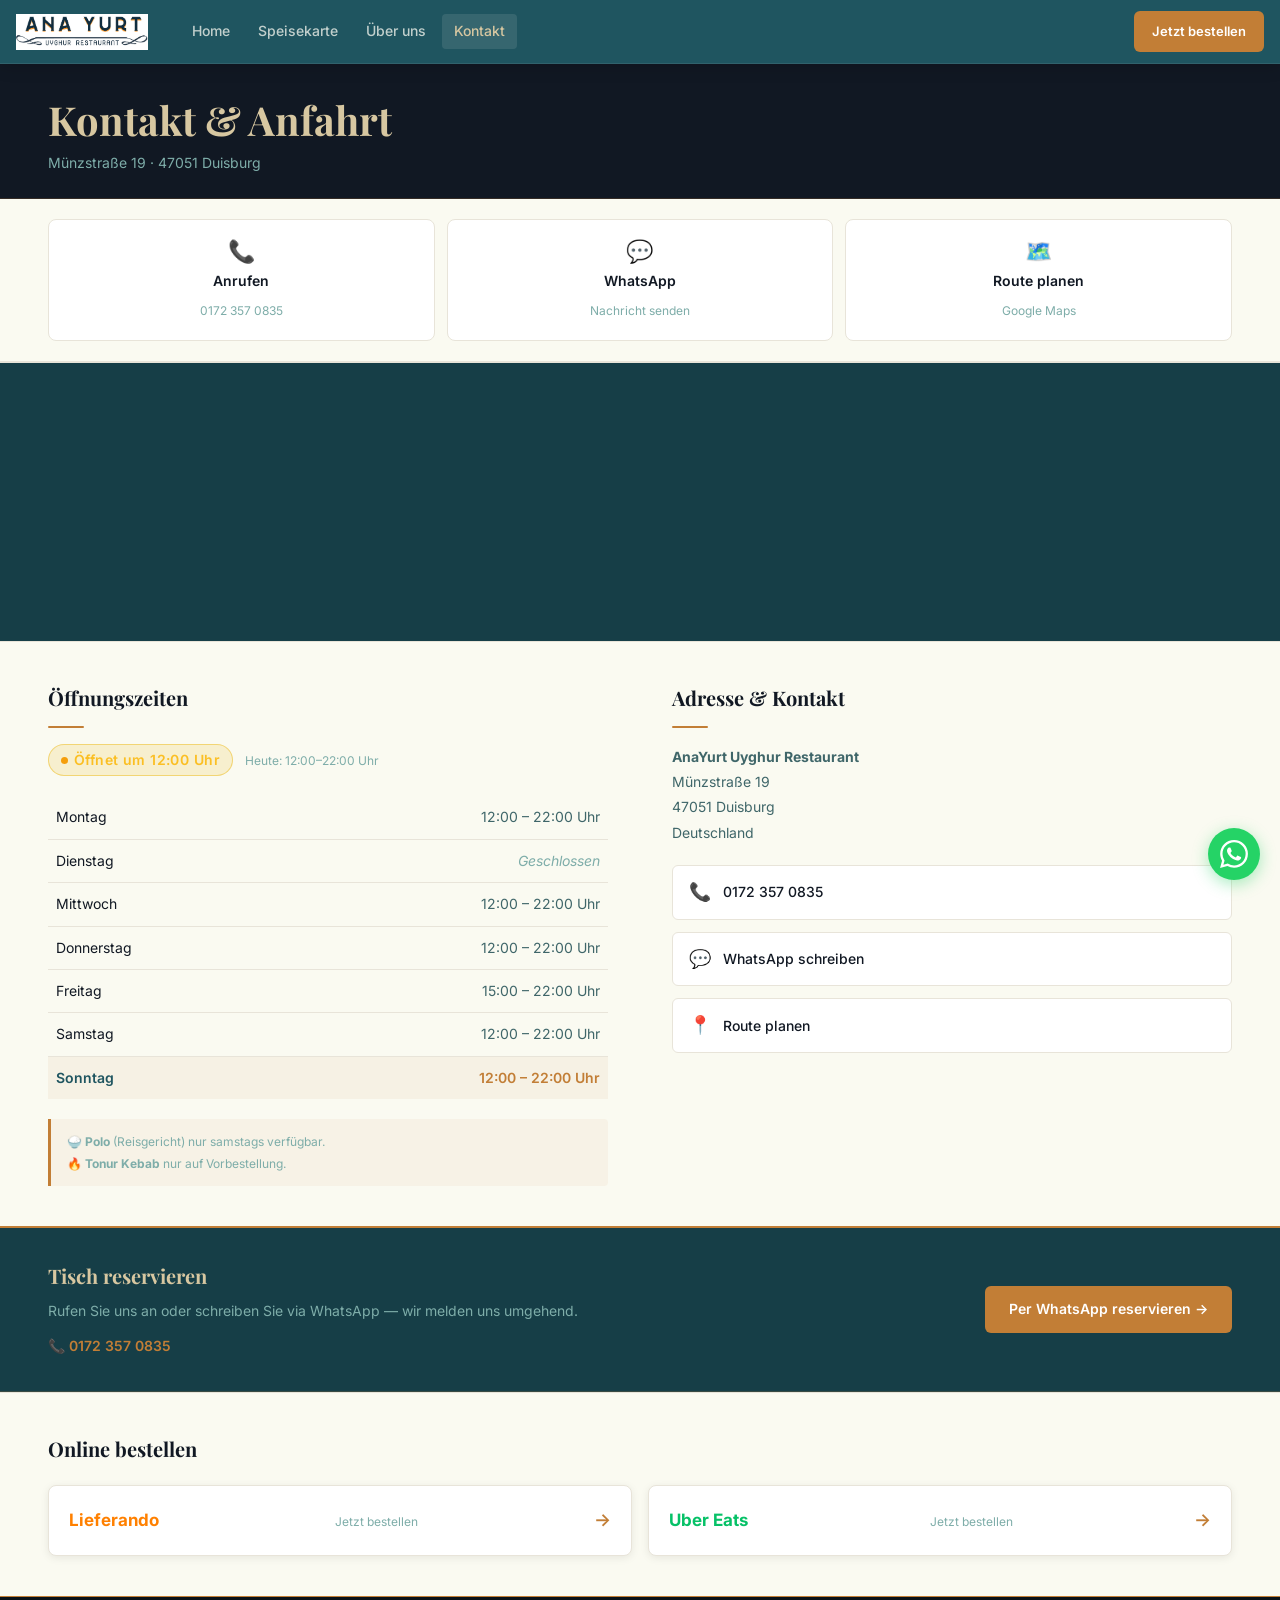
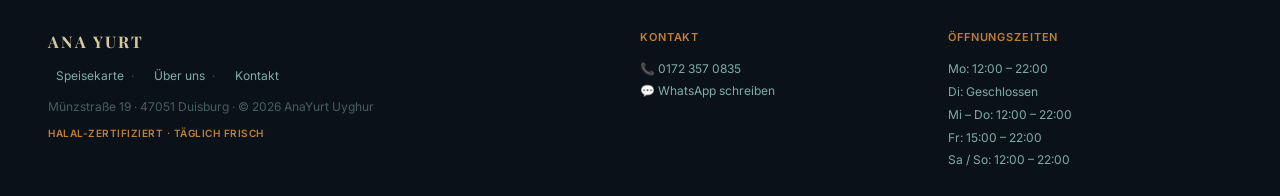
==== commit 6e9f6f2b: "update logo" ====
--- a/kontakt.html
+++ b/kontakt.html
@@ -24,9 +24,7 @@
   ═══════════════════════════════════════ -->
   <nav class="site-nav" role="navigation" aria-label="Hauptnavigation">
     <a href="index.html" class="nav-logo" aria-label="AnaYurt Uyghur – Startseite">
-      <span class="nav-logo-text">
-        <span class="nav-logo-icon">۞</span>ANA YURT
-      </span>
+      <img src="assets/images/logo/logo.jpg" alt="۞ AnaYurt Uyghur" height="36" width="auto">
     </a>
     <div class="nav-links" role="list">
       <a href="index.html">Home</a>
